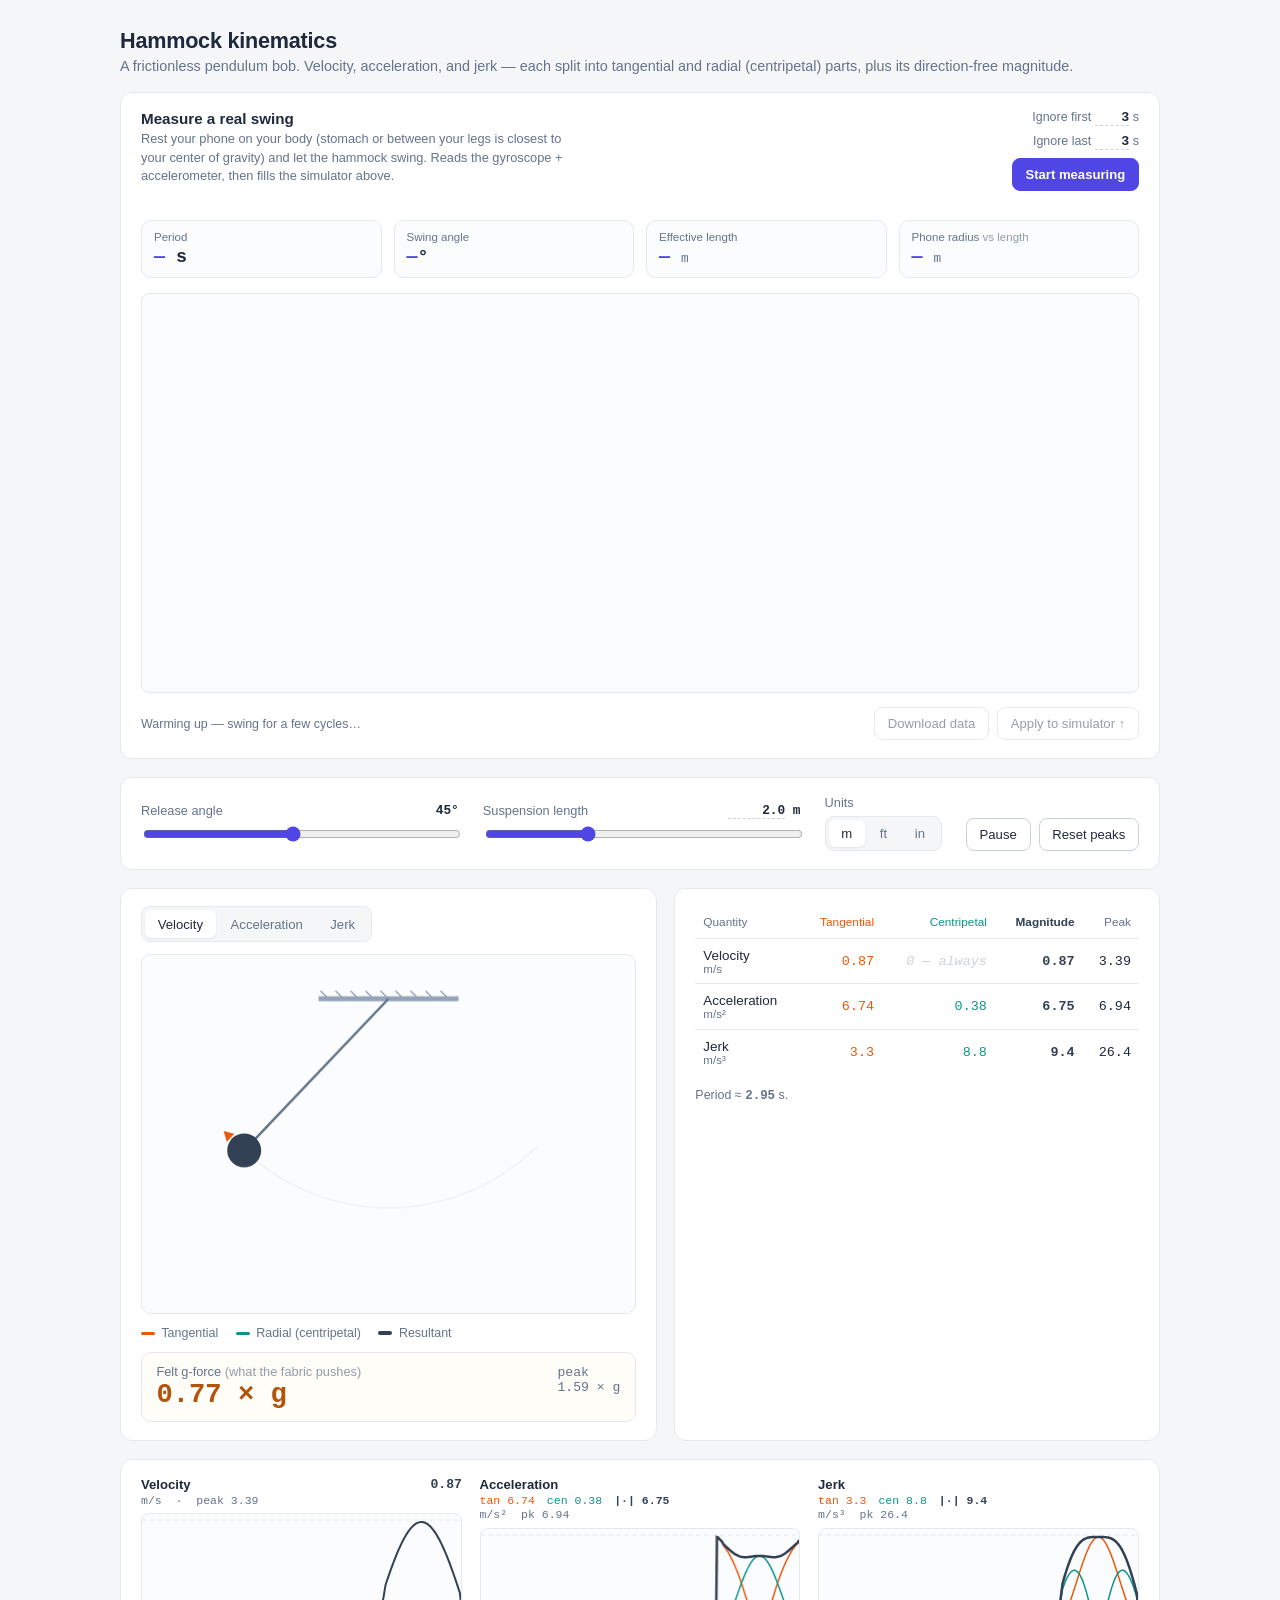
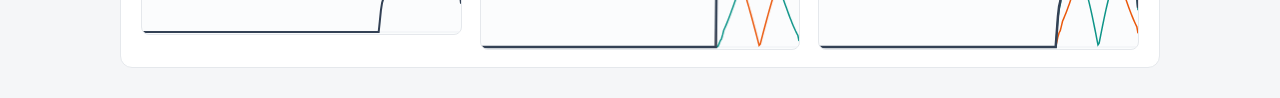
==== index.html @ 24bcc700 "record: ignore last n seconds" ====
<!DOCTYPE html>
<html lang="en">

<head>
  <meta charset="UTF-8">
  <meta name="viewport" content="width=device-width, initial-scale=1.0">
  <title>Hammock kinematics — velocity, acceleration, jerk</title>
  <link href=hammock_acceleration_simulator.css rel=stylesheet />
</head>

<body>
  <div class="wrap">
    <header>
      <h1>Hammock kinematics</h1>
      <p>A frictionless pendulum bob. Velocity, acceleration, and jerk — each split into tangential and radial
        (centripetal) parts, plus its direction-free magnitude.</p>
    </header>

    <div class="panel measure" id="measurePanel">
      <div class="measure-head">
        <div>
          <h3 class="m-title">Measure a real swing</h3>
          <p class="m-sub">Rest your phone on your body (stomach or between your legs is closest to your center of
            gravity) and let the hammock swing. Reads the gyroscope + accelerometer, then fills the simulator above.</p>
        </div>
        <div class="m-head-ctl">
          <label class="m-skip">Ignore first
            <input type="number" id="skipInput" value="3" min="0" max="120" step="1"> s
          </label>
          <label class="m-skip">Ignore last
            <input type="number" id="trimInput" value="3" min="0" max="120" step="1"> s
          </label>
          <button id="measBtn">Start measuring</button>
        </div>
      </div>
      <div id="measStatus" class="m-status"></div>
      <div class="measure-grid" id="measReadouts" hidden>
        <div class="m-cell">
          <div class="m-lab">Period</div>
          <div class="m-val"><span id="mPeriod">—</span> s</div>
        </div>
        <div class="m-cell">
          <div class="m-lab">Swing angle</div>
          <div class="m-val"><span id="mAngle">—</span>&deg;</div>
        </div>
        <div class="m-cell">
          <div class="m-lab">Effective length</div>
          <div class="m-val"><span id="mLen">—</span> <span id="mLenU">m</span></div>
        </div>
        <div class="m-cell">
          <div class="m-lab">Phone radius <span class="m-vs">vs length</span></div>
          <div class="m-val"><span id="mRad">—</span> <span id="mRadU">m</span></div>
        </div>
      </div>
      <canvas id="mTrace" height="120" hidden></canvas>
      <div class="measure-foot" id="measFoot" hidden>
        <span class="m-hint" id="mHint">Warming up — swing for a few cycles…</span>
        <div class="m-foot-btns">
          <button id="downloadBtn" disabled>Download data</button>
          <button id="applyBtn" disabled>Apply to simulator &uarr;</button>
        </div>
      </div>
    </div>

    <div class="panel controls">
      <div class="ctl">
        <label>Release angle <b><span id="angReadout">45</span>&deg;</b></label>
        <input type="range" id="angle" min="5" max="90" value="45" step="1">
      </div>
      <div class="ctl">
        <label>Suspension length <b><input type="number" id="lenInput" value="2.0" step="0.1"> <span id="u_len">m</span></b></label>
        <input type="range" id="length" min="0" max="1000" value="316" step="1">
      </div>
      <div class="ctl unit-ctl">
        <label>Units</label>
        <div class="seg" id="unitSeg">
          <button data-unit="m" class="on">m</button>
          <button data-unit="ft">ft</button>
          <button data-unit="in">in</button>
        </div>
      </div>
      <div class="btns">
        <button id="playBtn">Pause</button>
        <button id="resetBtn">Reset peaks</button>
      </div>
    </div>

    <div class="main">
      <!-- LEFT: stage -->
      <div class="panel stage">
        <div class="seg" id="modeSeg">
          <button data-mode="v" class="on">Velocity</button>
          <button data-mode="a">Acceleration</button>
          <button data-mode="j">Jerk</button>
        </div>
        <canvas id="stage" class="stagecanvas"></canvas>
        <div class="legend">
          <span><i class="swatch" style="background:var(--tan)"></i>Tangential</span>
          <span><i class="swatch" style="background:var(--cen)"></i>Radial (centripetal)</span>
          <span><i class="swatch" style="background:var(--res);height:4px"></i>Resultant</span>
        </div>
        <div class="gwrap">
          <div>
            <div class="lab">Felt g-force <span style="opacity:.7">(what the fabric pushes)</span></div>
            <div class="big"><span id="gNow">1.00</span> &times; g</div>
          </div>
          <div class="pk">peak<br><span id="gPk">1.00</span> &times; g</div>
        </div>
      </div>

      <!-- RIGHT: decomposition -->
      <div class="panel">
        <table>
          <thead>
            <tr>
              <th>Quantity</th>
              <th class="c-tan">Tangential</th>
              <th class="c-cen">Centripetal</th>
              <th class="c-res">Magnitude</th>
              <th>Peak</th>
            </tr>
          </thead>
          <tbody>
            <tr>
              <td class="q">Velocity<small id="u_v">m/s</small></td>
              <td class="c-tan" id="v_t">0.00</td>
              <td class="zero" id="v_c">0 &mdash; always</td>
              <td class="c-res" id="v_m">0.00</td>
              <td id="v_p">0.00</td>
            </tr>
            <tr>
              <td class="q">Acceleration<small id="u_a">m/s²</small></td>
              <td class="c-tan" id="a_t">0.00</td>
              <td class="c-cen" id="a_c">0.00</td>
              <td class="c-res" id="a_m">0.00</td>
              <td id="a_p">0.00</td>
            </tr>
            <tr>
              <td class="q">Jerk<small id="u_j">m/s³</small></td>
              <td class="c-tan" id="j_t">0.0</td>
              <td class="c-cen" id="j_c">0.0</td>
              <td class="c-res" id="j_m">0.0</td>
              <td id="j_p">0.0</td>
            </tr>
          </tbody>
        </table>
        <p class="note">Period ≈ <b id="period" style="font-family:var(--mono)">—</b> s.</p>
      </div>
    </div>

    <!-- TRACES -->
    <div class="panel traces">
      <div class="trace">
        <h3>Velocity <span class="v c-res" id="tv">0.00</span></h3>
        <div class="sub"><span id="u_tv">m/s</span> &nbsp;·&nbsp; peak <span id="tvp">0.00</span></div>
        <canvas id="cv" height="120"></canvas>
      </div>
      <div class="trace">
        <h3>Acceleration</h3>
        <div class="sub trace-vals">
          <div class="trace-comps">
            <span class="c-tan">tan <span id="ta_t">0.00</span></span>
            <span class="c-cen">cen <span id="ta_c">0.00</span></span>
            <span class="c-res">|&middot;| <span id="ta_m">0.00</span></span>
          </div>
          <div><span id="u_ta">m/s²</span> &nbsp;pk <span id="tap">0.00</span></div>
        </div>
        <canvas id="ca" height="120"></canvas>
      </div>
      <div class="trace">
        <h3>Jerk</h3>
        <div class="sub trace-vals">
          <div class="trace-comps">
            <span class="c-tan">tan <span id="tj_t">0.0</span></span>
            <span class="c-cen">cen <span id="tj_c">0.0</span></span>
            <span class="c-res">|&middot;| <span id="tj_m">0.0</span></span>
          </div>
          <div><span id="u_tj">m/s³</span> &nbsp;pk <span id="tjp">0.0</span></div>
        </div>
        <canvas id="cj" height="120"></canvas>
      </div>
    </div>
  </div>

  <script src="simulator.js"></script>
  <script src="measure.js"></script>
</body>

</html>
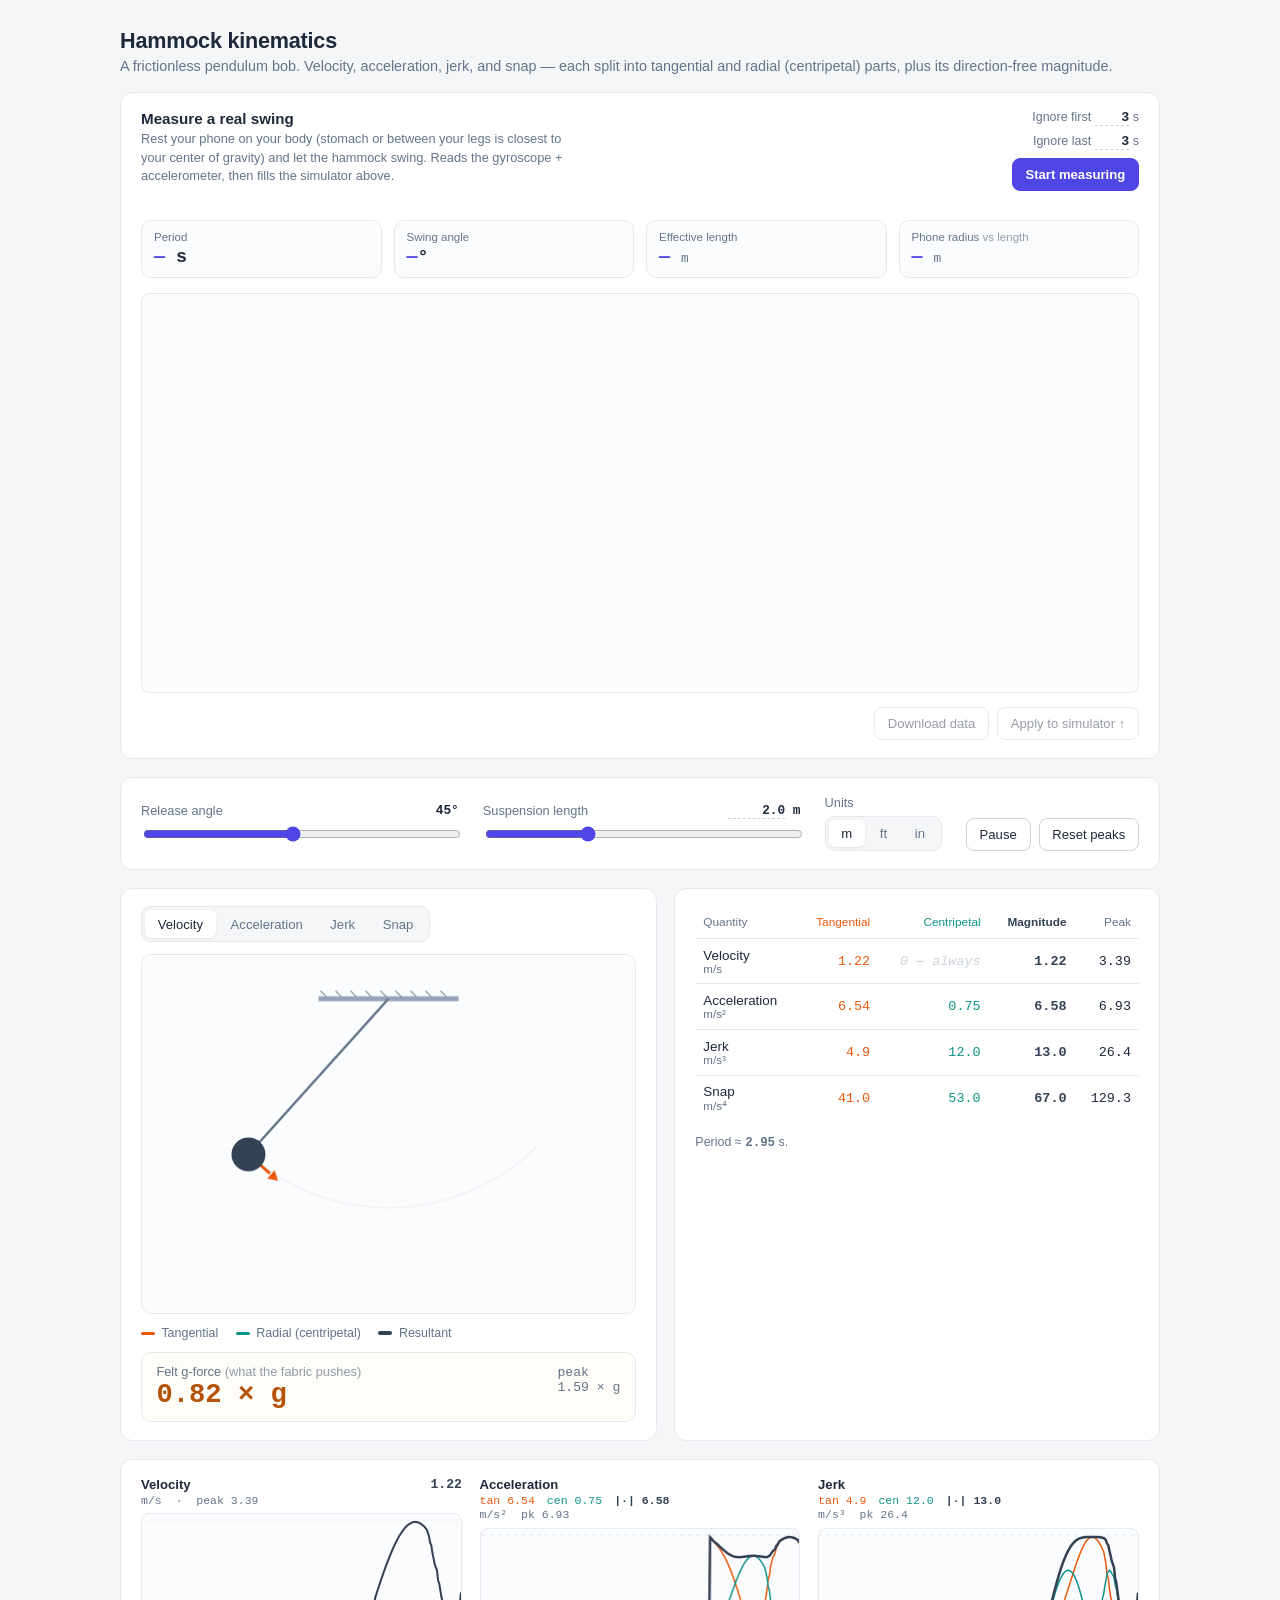
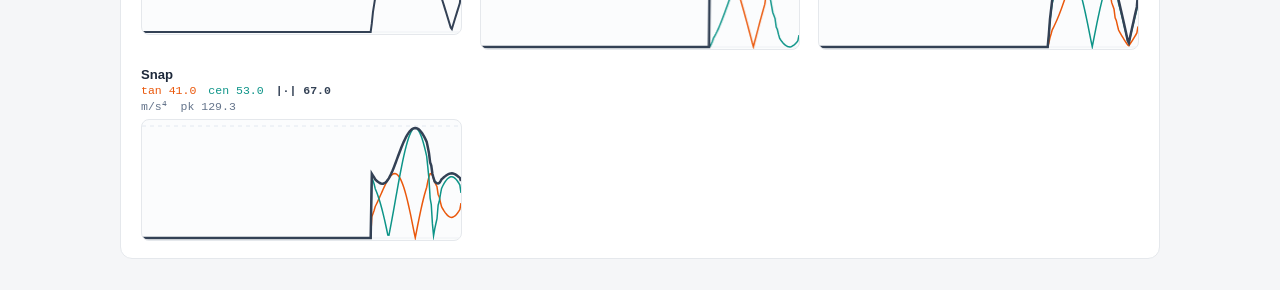
==== commit 9b955363: "simulate: add snap (4th derivative of position)" ====
--- a/index.html
+++ b/index.html
@@ -4,7 +4,7 @@
 <head>
   <meta charset="UTF-8">
   <meta name="viewport" content="width=device-width, initial-scale=1.0">
-  <title>Hammock kinematics — velocity, acceleration, jerk</title>
+  <title>Hammock kinematics — velocity, acceleration, jerk, snap</title>
   <link href=hammock_acceleration_simulator.css rel=stylesheet />
 </head>
 
@@ -12,7 +12,7 @@
   <div class="wrap">
     <header>
       <h1>Hammock kinematics</h1>
-      <p>A frictionless pendulum bob. Velocity, acceleration, and jerk — each split into tangential and radial
+      <p>A frictionless pendulum bob. Velocity, acceleration, jerk, and snap — each split into tangential and radial
         (centripetal) parts, plus its direction-free magnitude.</p>
     </header>
 
@@ -54,7 +54,7 @@
       </div>
       <canvas id="mTrace" height="120" hidden></canvas>
       <div class="measure-foot" id="measFoot" hidden>
-        <span class="m-hint" id="mHint">Warming up — swing for a few cycles…</span>
+        <span class="m-hint" id="mHint"></span>
         <div class="m-foot-btns">
           <button id="downloadBtn" disabled>Download data</button>
           <button id="applyBtn" disabled>Apply to simulator &uarr;</button>
@@ -92,6 +92,7 @@
           <button data-mode="v" class="on">Velocity</button>
           <button data-mode="a">Acceleration</button>
           <button data-mode="j">Jerk</button>
+          <button data-mode="s">Snap</button>
         </div>
         <canvas id="stage" class="stagecanvas"></canvas>
         <div class="legend">
@@ -141,6 +142,13 @@
               <td class="c-cen" id="j_c">0.0</td>
               <td class="c-res" id="j_m">0.0</td>
               <td id="j_p">0.0</td>
+            </tr>
+            <tr>
+              <td class="q">Snap<small id="u_s">m/s⁴</small></td>
+              <td class="c-tan" id="s_t">0.0</td>
+              <td class="c-cen" id="s_c">0.0</td>
+              <td class="c-res" id="s_m">0.0</td>
+              <td id="s_p">0.0</td>
             </tr>
           </tbody>
         </table>
@@ -179,6 +187,18 @@
         </div>
         <canvas id="cj" height="120"></canvas>
       </div>
+      <div class="trace">
+        <h3>Snap</h3>
+        <div class="sub trace-vals">
+          <div class="trace-comps">
+            <span class="c-tan">tan <span id="ts_t">0.0</span></span>
+            <span class="c-cen">cen <span id="ts_c">0.0</span></span>
+            <span class="c-res">|&middot;| <span id="ts_m">0.0</span></span>
+          </div>
+          <div><span id="u_ts">m/s⁴</span> &nbsp;pk <span id="tsp">0.0</span></div>
+        </div>
+        <canvas id="cs" height="120"></canvas>
+      </div>
     </div>
   </div>
 
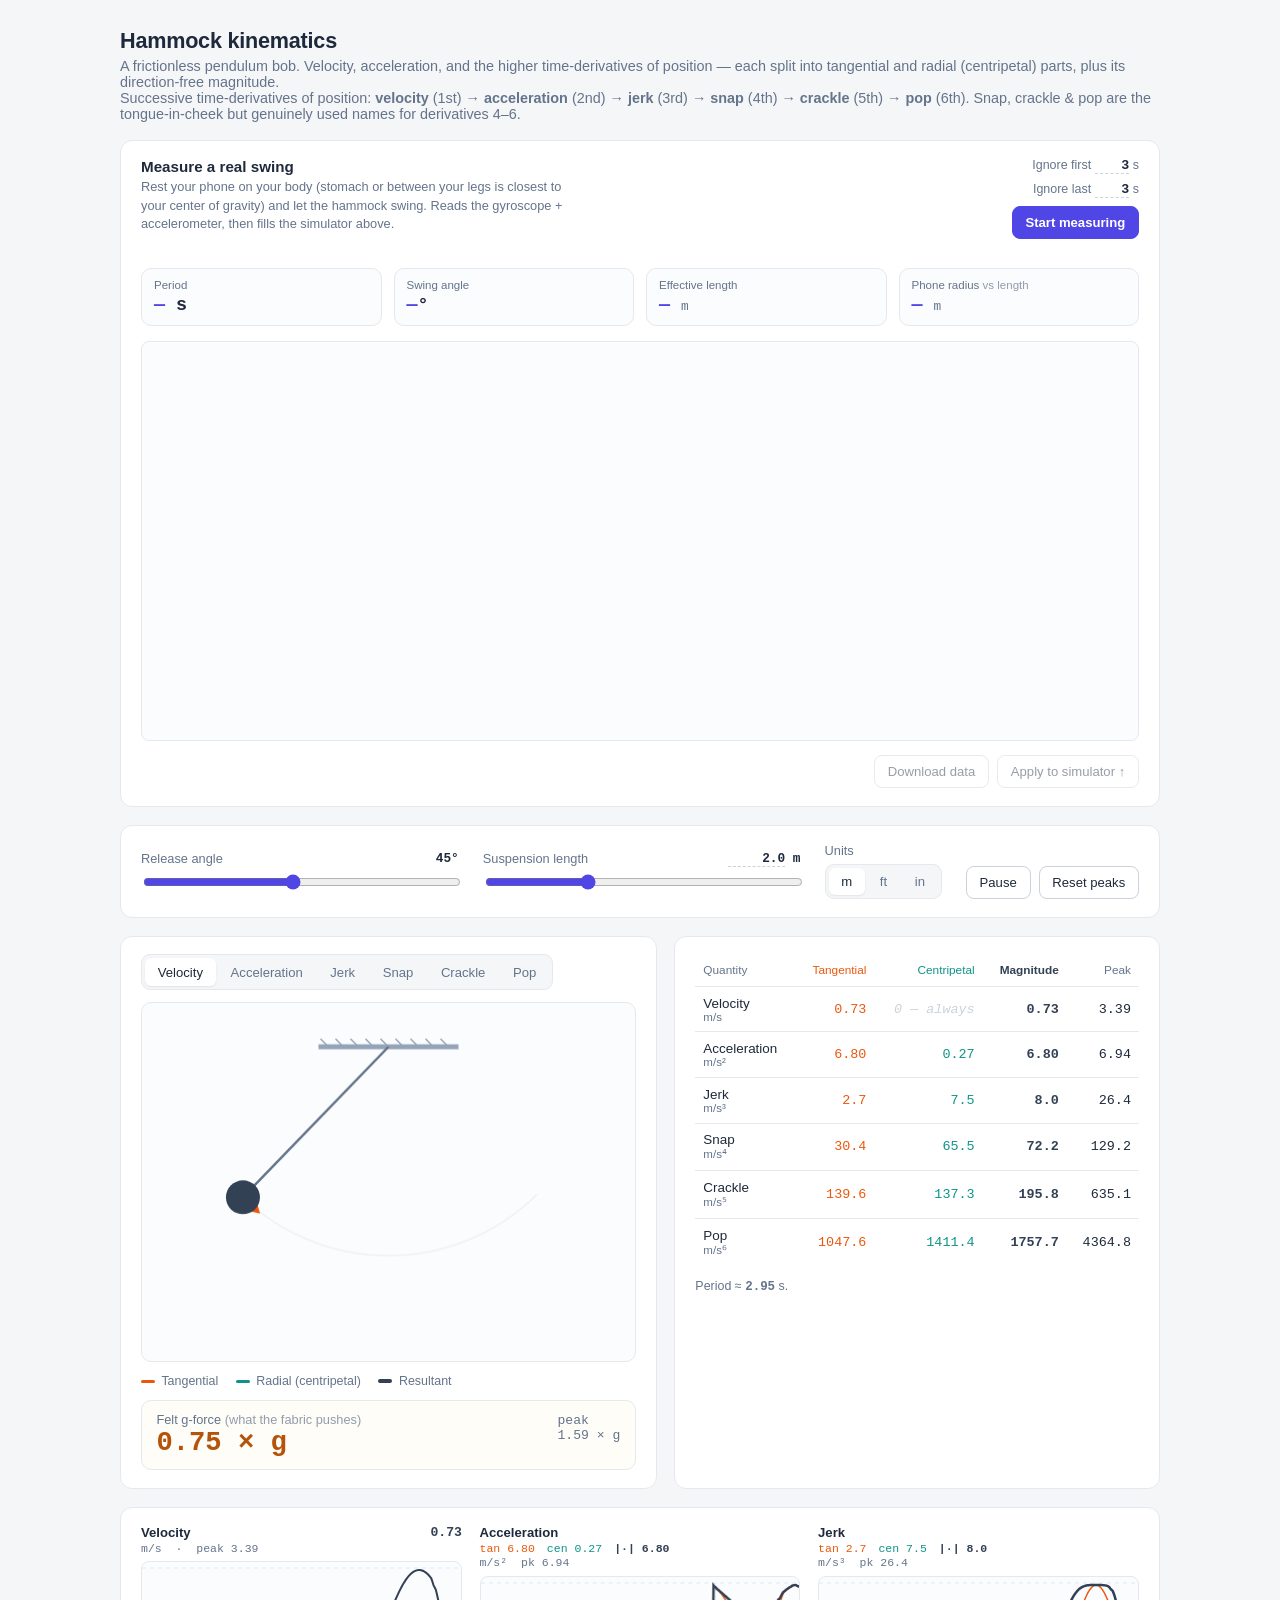
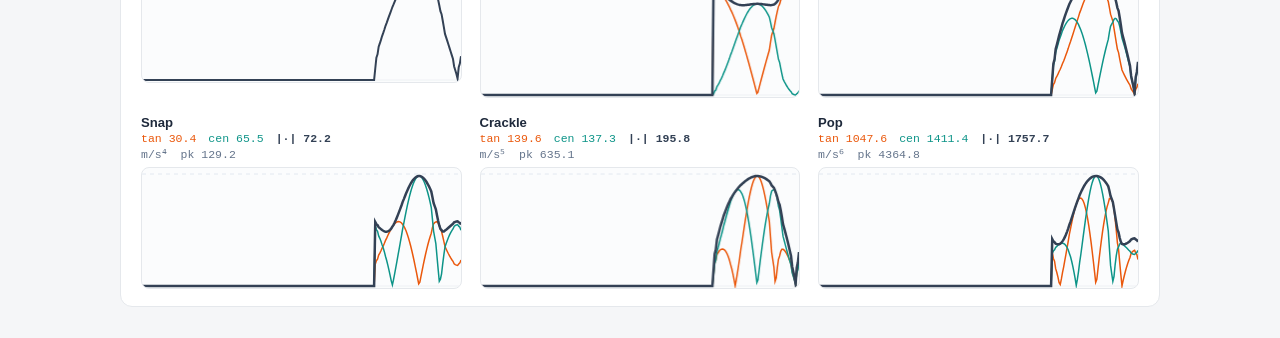
==== commit 1fb40fb8: "simulate: 5th & 6th derivatives of position" ====
--- a/index.html
+++ b/index.html
@@ -4,7 +4,7 @@
 <head>
   <meta charset="UTF-8">
   <meta name="viewport" content="width=device-width, initial-scale=1.0">
-  <title>Hammock kinematics — velocity, acceleration, jerk, snap</title>
+  <title>Hammock kinematics — velocity, acceleration, jerk, snap, crackle, pop</title>
   <link href=hammock_acceleration_simulator.css rel=stylesheet />
 </head>
 
@@ -12,8 +12,12 @@
   <div class="wrap">
     <header>
       <h1>Hammock kinematics</h1>
-      <p>A frictionless pendulum bob. Velocity, acceleration, jerk, and snap — each split into tangential and radial
-        (centripetal) parts, plus its direction-free magnitude.</p>
+      <p>A frictionless pendulum bob. Velocity, acceleration, and the higher time-derivatives of position — each split
+        into tangential and radial (centripetal) parts, plus its direction-free magnitude.</p>
+      <p class="deriv-key">Successive time-derivatives of position:
+        <b>velocity</b> (1st) &rarr; <b>acceleration</b> (2nd) &rarr; <b>jerk</b> (3rd) &rarr;
+        <b>snap</b> (4th) &rarr; <b>crackle</b> (5th) &rarr; <b>pop</b> (6th).
+        Snap, crackle &amp; pop are the tongue-in-cheek but genuinely used names for derivatives 4&ndash;6.</p>
     </header>
 
     <div class="panel measure" id="measurePanel">
@@ -93,6 +97,8 @@
           <button data-mode="a">Acceleration</button>
           <button data-mode="j">Jerk</button>
           <button data-mode="s">Snap</button>
+          <button data-mode="cr">Crackle</button>
+          <button data-mode="p">Pop</button>
         </div>
         <canvas id="stage" class="stagecanvas"></canvas>
         <div class="legend">
@@ -150,6 +156,20 @@
               <td class="c-res" id="s_m">0.0</td>
               <td id="s_p">0.0</td>
             </tr>
+            <tr>
+              <td class="q">Crackle<small id="u_c">m/s⁵</small></td>
+              <td class="c-tan" id="cr_t">0.0</td>
+              <td class="c-cen" id="cr_c">0.0</td>
+              <td class="c-res" id="cr_m">0.0</td>
+              <td id="cr_p">0.0</td>
+            </tr>
+            <tr>
+              <td class="q">Pop<small id="u_p">m/s⁶</small></td>
+              <td class="c-tan" id="p_t">0.0</td>
+              <td class="c-cen" id="p_c">0.0</td>
+              <td class="c-res" id="p_m">0.0</td>
+              <td id="p_p">0.0</td>
+            </tr>
           </tbody>
         </table>
         <p class="note">Period ≈ <b id="period" style="font-family:var(--mono)">—</b> s.</p>
@@ -199,6 +219,30 @@
         </div>
         <canvas id="cs" height="120"></canvas>
       </div>
+      <div class="trace">
+        <h3>Crackle</h3>
+        <div class="sub trace-vals">
+          <div class="trace-comps">
+            <span class="c-tan">tan <span id="tc_t">0.0</span></span>
+            <span class="c-cen">cen <span id="tc_c">0.0</span></span>
+            <span class="c-res">|&middot;| <span id="tc_m">0.0</span></span>
+          </div>
+          <div><span id="u_tc">m/s⁵</span> &nbsp;pk <span id="tcp">0.0</span></div>
+        </div>
+        <canvas id="cc" height="120"></canvas>
+      </div>
+      <div class="trace">
+        <h3>Pop</h3>
+        <div class="sub trace-vals">
+          <div class="trace-comps">
+            <span class="c-tan">tan <span id="tp_t">0.0</span></span>
+            <span class="c-cen">cen <span id="tp_c">0.0</span></span>
+            <span class="c-res">|&middot;| <span id="tp_m">0.0</span></span>
+          </div>
+          <div><span id="u_tp">m/s⁶</span> &nbsp;pk <span id="tpp">0.0</span></div>
+        </div>
+        <canvas id="cp" height="120"></canvas>
+      </div>
     </div>
   </div>
 
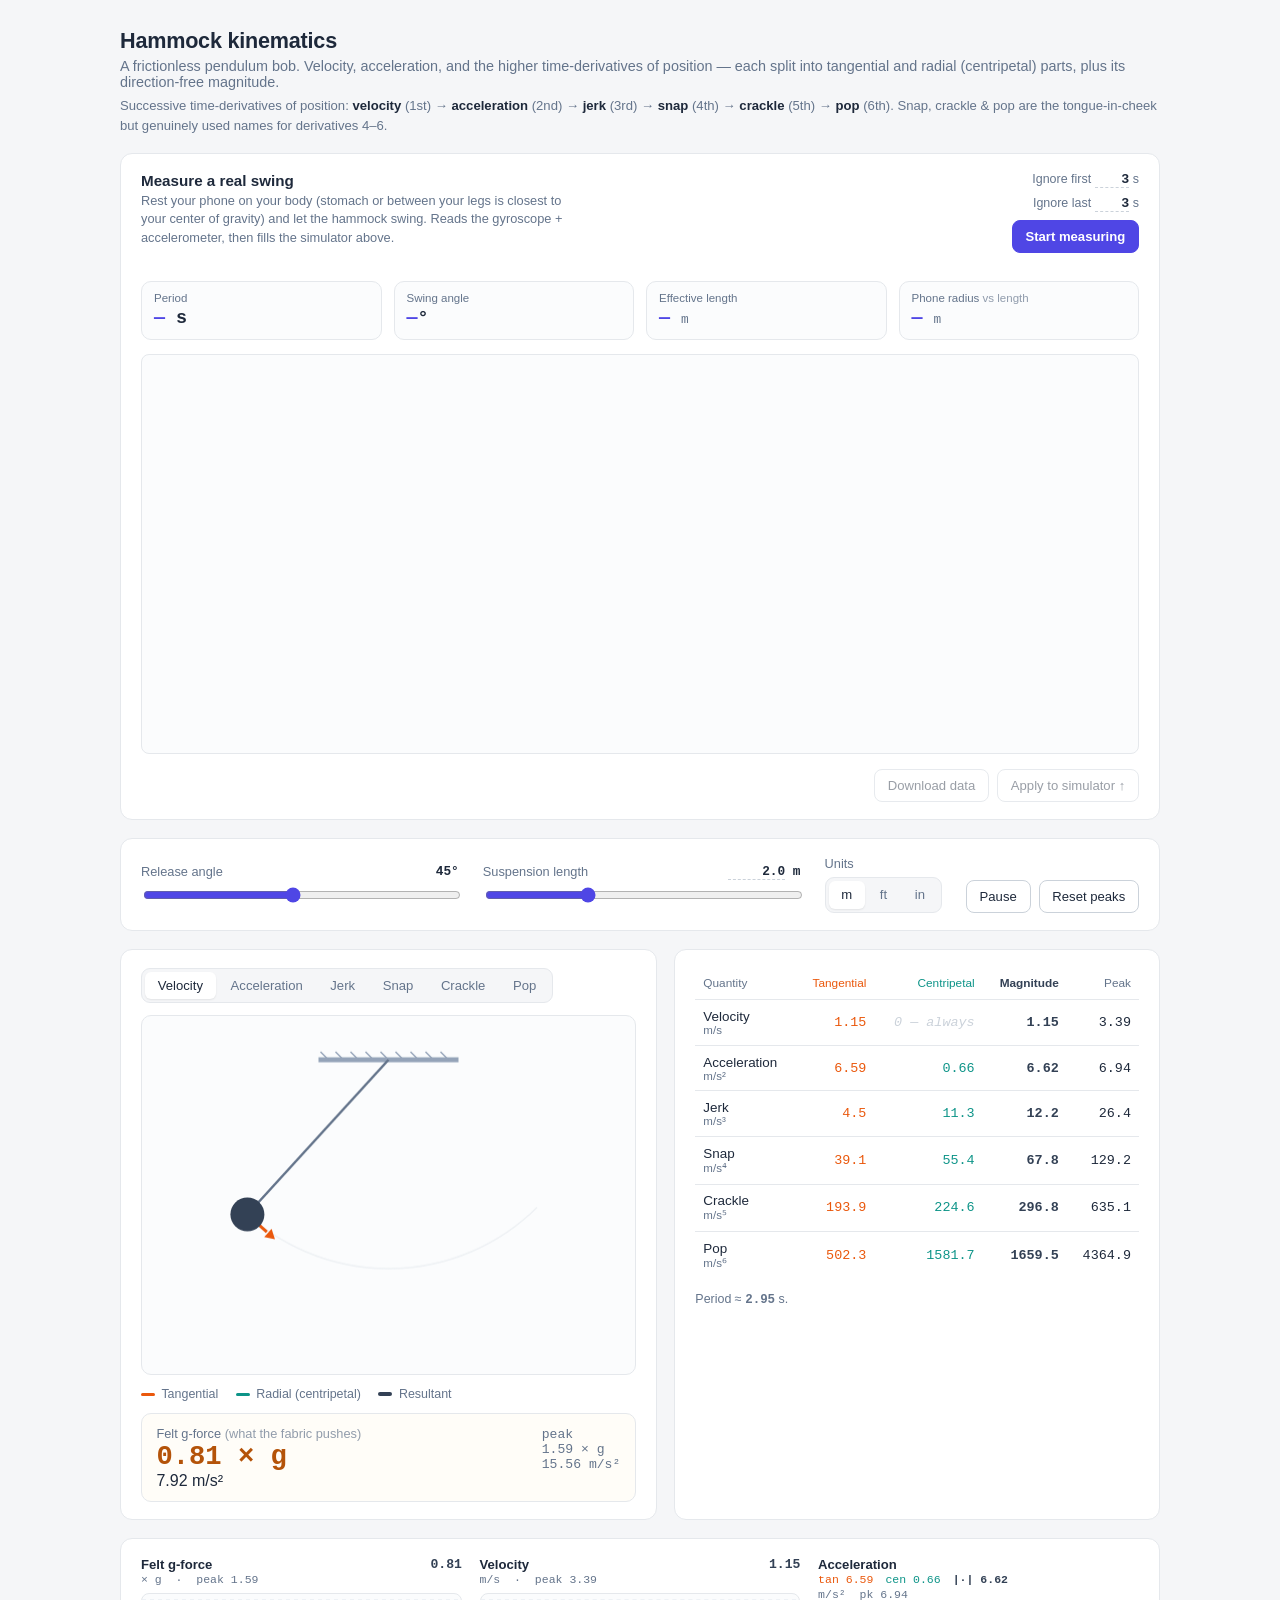
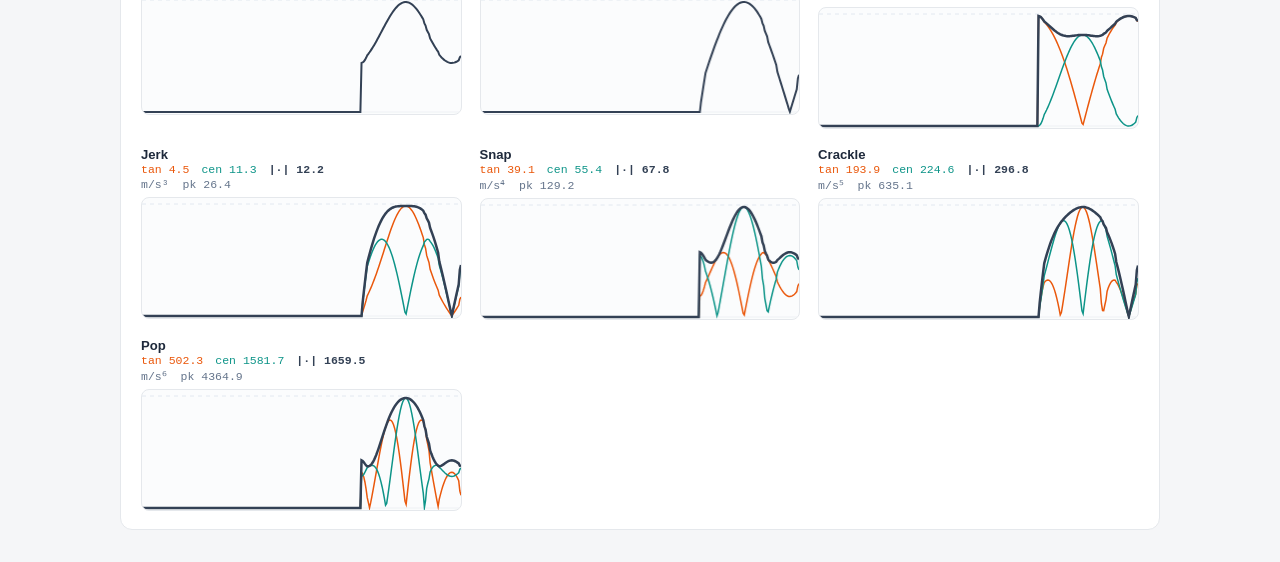
==== commit 550621e1: "simulate: g-force graph" ====
--- a/index.html
+++ b/index.html
@@ -110,8 +110,10 @@
           <div>
             <div class="lab">Felt g-force <span style="opacity:.7">(what the fabric pushes)</span></div>
             <div class="big"><span id="gNow">1.00</span> &times; g</div>
-          </div>
-          <div class="pk">peak<br><span id="gPk">1.00</span> &times; g</div>
+            <div class="g-abs"><span id="gNowU">9.81</span> <span id="u_g">m/s²</span></div>
+          </div>
+          <div class="pk">peak<br><span id="gPk">1.00</span> &times; g<br>
+            <span class="g-abs"><span id="gPkU">9.81</span> <span id="u_gp">m/s²</span></span></div>
         </div>
       </div>
 
@@ -179,6 +181,11 @@
     <!-- TRACES -->
     <div class="panel traces">
       <div class="trace">
+        <h3>Felt g-force <span class="v c-res" id="tg">1.00</span></h3>
+        <div class="sub">&times; g &nbsp;·&nbsp; peak <span id="tgp">1.00</span></div>
+        <canvas id="cg" height="120"></canvas>
+      </div>
+      <div class="trace">
         <h3>Velocity <span class="v c-res" id="tv">0.00</span></h3>
         <div class="sub"><span id="u_tv">m/s</span> &nbsp;·&nbsp; peak <span id="tvp">0.00</span></div>
         <canvas id="cv" height="120"></canvas>
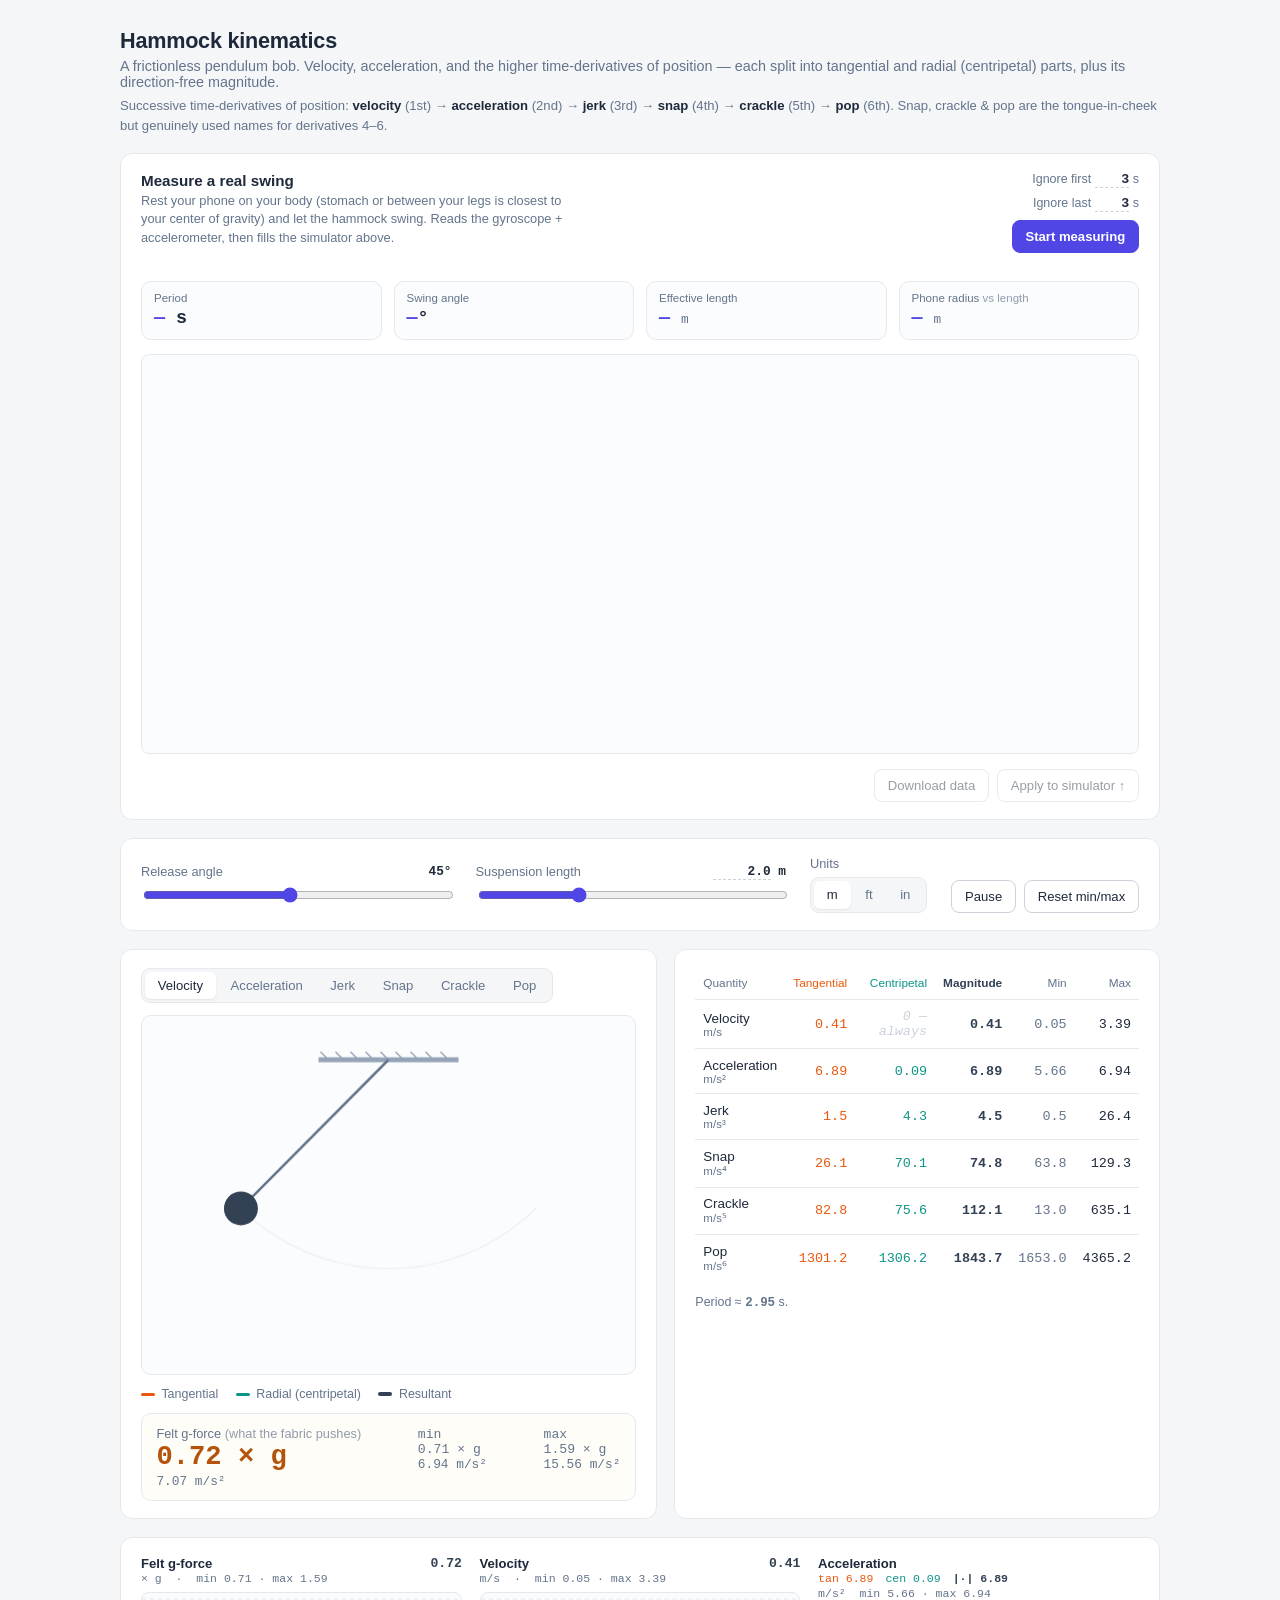
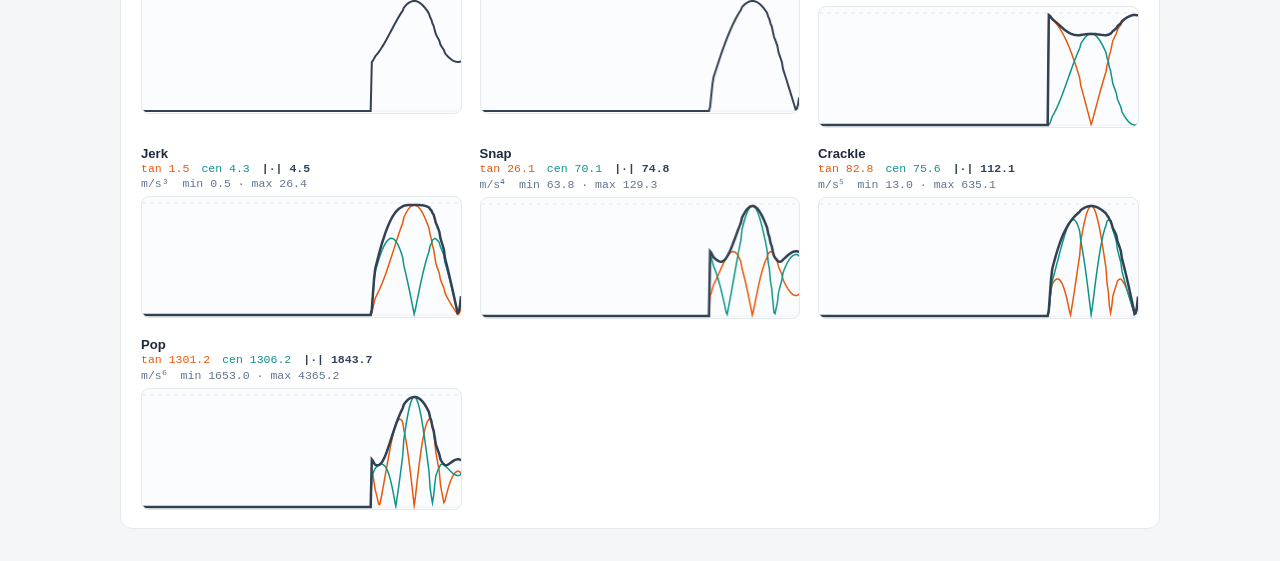
==== commit 897b7c49: "simulate: shown min values; peak -> max (jargon change)" ====
--- a/index.html
+++ b/index.html
@@ -85,7 +85,7 @@
       </div>
       <div class="btns">
         <button id="playBtn">Pause</button>
-        <button id="resetBtn">Reset peaks</button>
+        <button id="resetBtn">Reset min/max</button>
       </div>
     </div>
 
@@ -112,7 +112,9 @@
             <div class="big"><span id="gNow">1.00</span> &times; g</div>
             <div class="g-abs"><span id="gNowU">9.81</span> <span id="u_g">m/s²</span></div>
           </div>
-          <div class="pk">peak<br><span id="gPk">1.00</span> &times; g<br>
+          <div class="pk">min<br><span id="gMin">1.00</span> &times; g<br>
+            <span class="g-abs"><span id="gMinU">9.81</span> <span id="u_gm">m/s²</span></span></div>
+          <div class="pk">max<br><span id="gPk">1.00</span> &times; g<br>
             <span class="g-abs"><span id="gPkU">9.81</span> <span id="u_gp">m/s²</span></span></div>
         </div>
       </div>
@@ -126,7 +128,8 @@
               <th class="c-tan">Tangential</th>
               <th class="c-cen">Centripetal</th>
               <th class="c-res">Magnitude</th>
-              <th>Peak</th>
+              <th>Min</th>
+              <th>Max</th>
             </tr>
           </thead>
           <tbody>
@@ -135,6 +138,7 @@
               <td class="c-tan" id="v_t">0.00</td>
               <td class="zero" id="v_c">0 &mdash; always</td>
               <td class="c-res" id="v_m">0.00</td>
+              <td class="c-min" id="v_min">0.00</td>
               <td id="v_p">0.00</td>
             </tr>
             <tr>
@@ -142,6 +146,7 @@
               <td class="c-tan" id="a_t">0.00</td>
               <td class="c-cen" id="a_c">0.00</td>
               <td class="c-res" id="a_m">0.00</td>
+              <td class="c-min" id="a_min">0.00</td>
               <td id="a_p">0.00</td>
             </tr>
             <tr>
@@ -149,6 +154,7 @@
               <td class="c-tan" id="j_t">0.0</td>
               <td class="c-cen" id="j_c">0.0</td>
               <td class="c-res" id="j_m">0.0</td>
+              <td class="c-min" id="j_min">0.0</td>
               <td id="j_p">0.0</td>
             </tr>
             <tr>
@@ -156,6 +162,7 @@
               <td class="c-tan" id="s_t">0.0</td>
               <td class="c-cen" id="s_c">0.0</td>
               <td class="c-res" id="s_m">0.0</td>
+              <td class="c-min" id="s_min">0.0</td>
               <td id="s_p">0.0</td>
             </tr>
             <tr>
@@ -163,6 +170,7 @@
               <td class="c-tan" id="cr_t">0.0</td>
               <td class="c-cen" id="cr_c">0.0</td>
               <td class="c-res" id="cr_m">0.0</td>
+              <td class="c-min" id="cr_min">0.0</td>
               <td id="cr_p">0.0</td>
             </tr>
             <tr>
@@ -170,6 +178,7 @@
               <td class="c-tan" id="p_t">0.0</td>
               <td class="c-cen" id="p_c">0.0</td>
               <td class="c-res" id="p_m">0.0</td>
+              <td class="c-min" id="p_min">0.0</td>
               <td id="p_p">0.0</td>
             </tr>
           </tbody>
@@ -182,12 +191,12 @@
     <div class="panel traces">
       <div class="trace">
         <h3>Felt g-force <span class="v c-res" id="tg">1.00</span></h3>
-        <div class="sub">&times; g &nbsp;·&nbsp; peak <span id="tgp">1.00</span></div>
+        <div class="sub">&times; g &nbsp;·&nbsp; min <span id="tgmin">1.00</span> · max <span id="tgp">1.00</span></div>
         <canvas id="cg" height="120"></canvas>
       </div>
       <div class="trace">
         <h3>Velocity <span class="v c-res" id="tv">0.00</span></h3>
-        <div class="sub"><span id="u_tv">m/s</span> &nbsp;·&nbsp; peak <span id="tvp">0.00</span></div>
+        <div class="sub"><span id="u_tv">m/s</span> &nbsp;·&nbsp; min <span id="tvmin">0.00</span> · max <span id="tvp">0.00</span></div>
         <canvas id="cv" height="120"></canvas>
       </div>
       <div class="trace">
@@ -198,7 +207,7 @@
             <span class="c-cen">cen <span id="ta_c">0.00</span></span>
             <span class="c-res">|&middot;| <span id="ta_m">0.00</span></span>
           </div>
-          <div><span id="u_ta">m/s²</span> &nbsp;pk <span id="tap">0.00</span></div>
+          <div><span id="u_ta">m/s²</span> &nbsp;min <span id="tamin">0.00</span> · max <span id="tap">0.00</span></div>
         </div>
         <canvas id="ca" height="120"></canvas>
       </div>
@@ -210,7 +219,7 @@
             <span class="c-cen">cen <span id="tj_c">0.0</span></span>
             <span class="c-res">|&middot;| <span id="tj_m">0.0</span></span>
           </div>
-          <div><span id="u_tj">m/s³</span> &nbsp;pk <span id="tjp">0.0</span></div>
+          <div><span id="u_tj">m/s³</span> &nbsp;min <span id="tjmin">0.0</span> · max <span id="tjp">0.0</span></div>
         </div>
         <canvas id="cj" height="120"></canvas>
       </div>
@@ -222,7 +231,7 @@
             <span class="c-cen">cen <span id="ts_c">0.0</span></span>
             <span class="c-res">|&middot;| <span id="ts_m">0.0</span></span>
           </div>
-          <div><span id="u_ts">m/s⁴</span> &nbsp;pk <span id="tsp">0.0</span></div>
+          <div><span id="u_ts">m/s⁴</span> &nbsp;min <span id="tsmin">0.0</span> · max <span id="tsp">0.0</span></div>
         </div>
         <canvas id="cs" height="120"></canvas>
       </div>
@@ -234,7 +243,7 @@
             <span class="c-cen">cen <span id="tc_c">0.0</span></span>
             <span class="c-res">|&middot;| <span id="tc_m">0.0</span></span>
           </div>
-          <div><span id="u_tc">m/s⁵</span> &nbsp;pk <span id="tcp">0.0</span></div>
+          <div><span id="u_tc">m/s⁵</span> &nbsp;min <span id="tcmin">0.0</span> · max <span id="tcp">0.0</span></div>
         </div>
         <canvas id="cc" height="120"></canvas>
       </div>
@@ -246,7 +255,7 @@
             <span class="c-cen">cen <span id="tp_c">0.0</span></span>
             <span class="c-res">|&middot;| <span id="tp_m">0.0</span></span>
           </div>
-          <div><span id="u_tp">m/s⁶</span> &nbsp;pk <span id="tpp">0.0</span></div>
+          <div><span id="u_tp">m/s⁶</span> &nbsp;min <span id="tpmin">0.0</span> · max <span id="tpp">0.0</span></div>
         </div>
         <canvas id="cp" height="120"></canvas>
       </div>
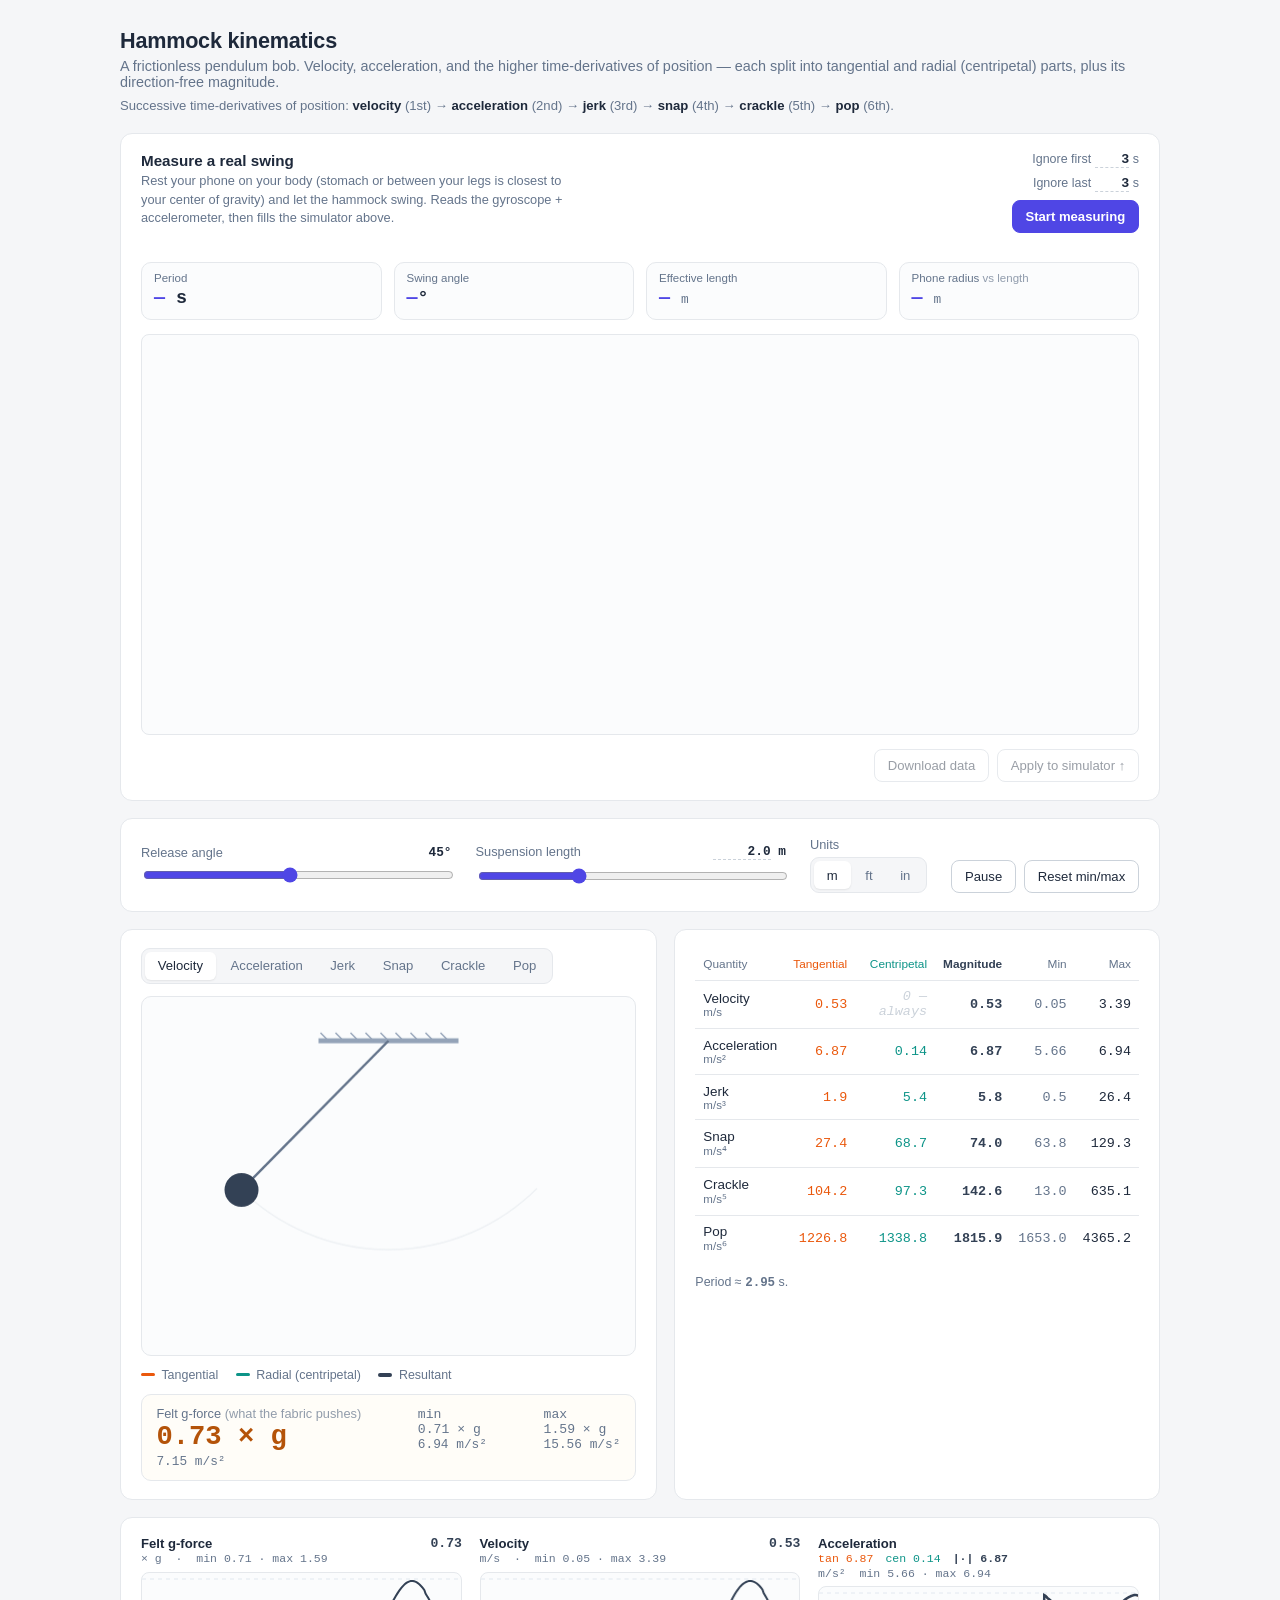
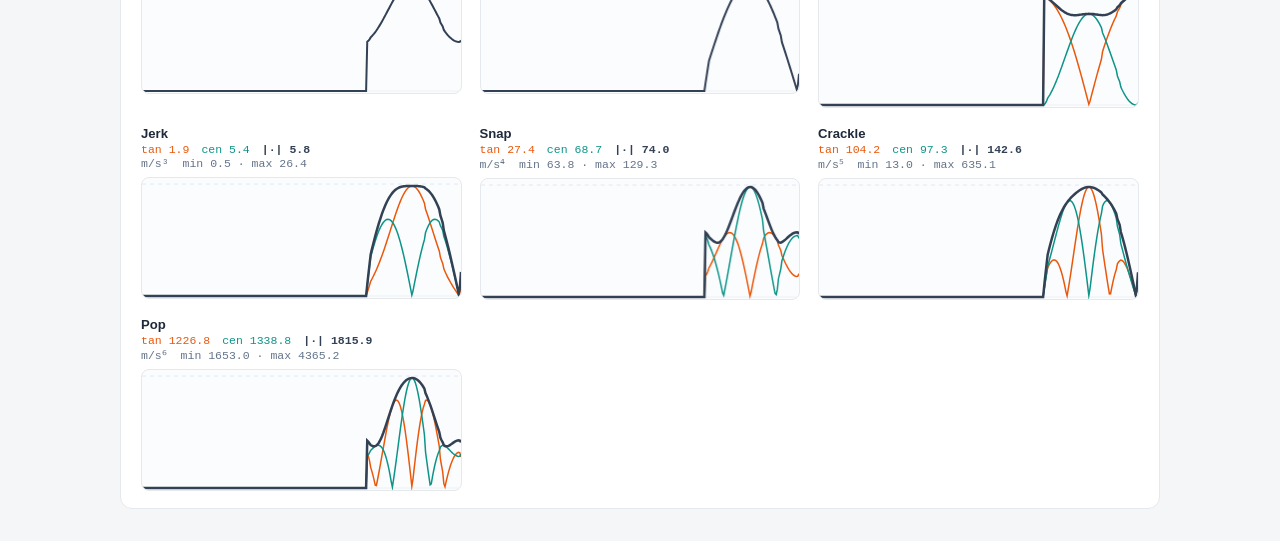
==== commit 38488922: "simplify preamble" ====
--- a/index.html
+++ b/index.html
@@ -16,8 +16,7 @@
         into tangential and radial (centripetal) parts, plus its direction-free magnitude.</p>
       <p class="deriv-key">Successive time-derivatives of position:
         <b>velocity</b> (1st) &rarr; <b>acceleration</b> (2nd) &rarr; <b>jerk</b> (3rd) &rarr;
-        <b>snap</b> (4th) &rarr; <b>crackle</b> (5th) &rarr; <b>pop</b> (6th).
-        Snap, crackle &amp; pop are the tongue-in-cheek but genuinely used names for derivatives 4&ndash;6.</p>
+        <b>snap</b> (4th) &rarr; <b>crackle</b> (5th) &rarr; <b>pop</b> (6th).</p>
     </header>
 
     <div class="panel measure" id="measurePanel">
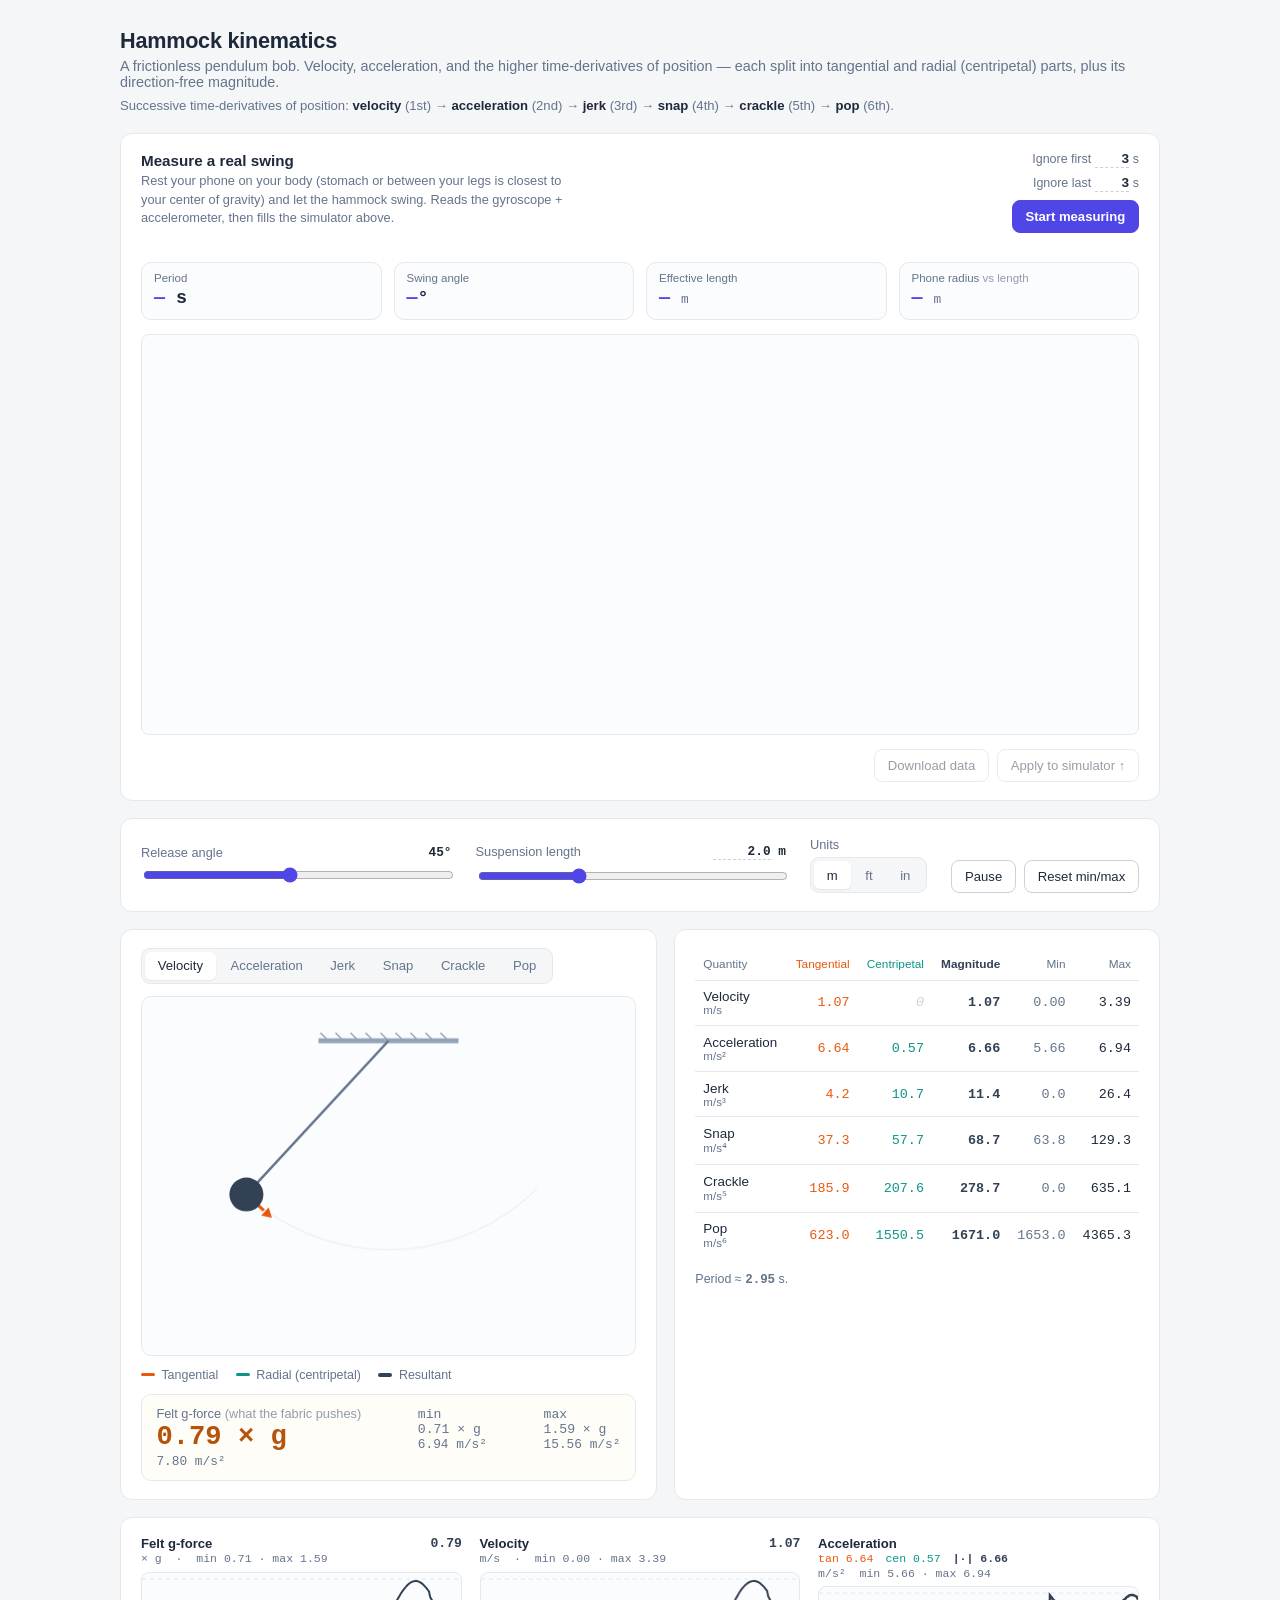
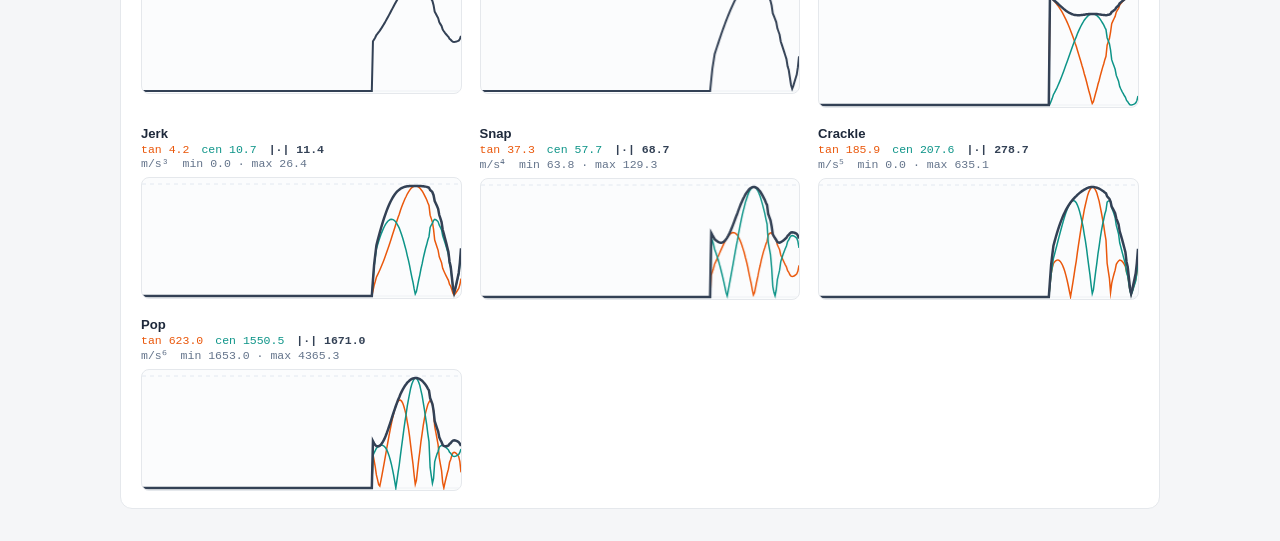
==== commit 543a9bf5: "Sample min/max at the full 600 Hz integration rate" ====
--- a/index.html
+++ b/index.html
@@ -135,7 +135,7 @@
             <tr>
               <td class="q">Velocity<small id="u_v">m/s</small></td>
               <td class="c-tan" id="v_t">0.00</td>
-              <td class="zero" id="v_c">0 &mdash; always</td>
+              <td class="zero" id="v_c">0</td>
               <td class="c-res" id="v_m">0.00</td>
               <td class="c-min" id="v_min">0.00</td>
               <td id="v_p">0.00</td>
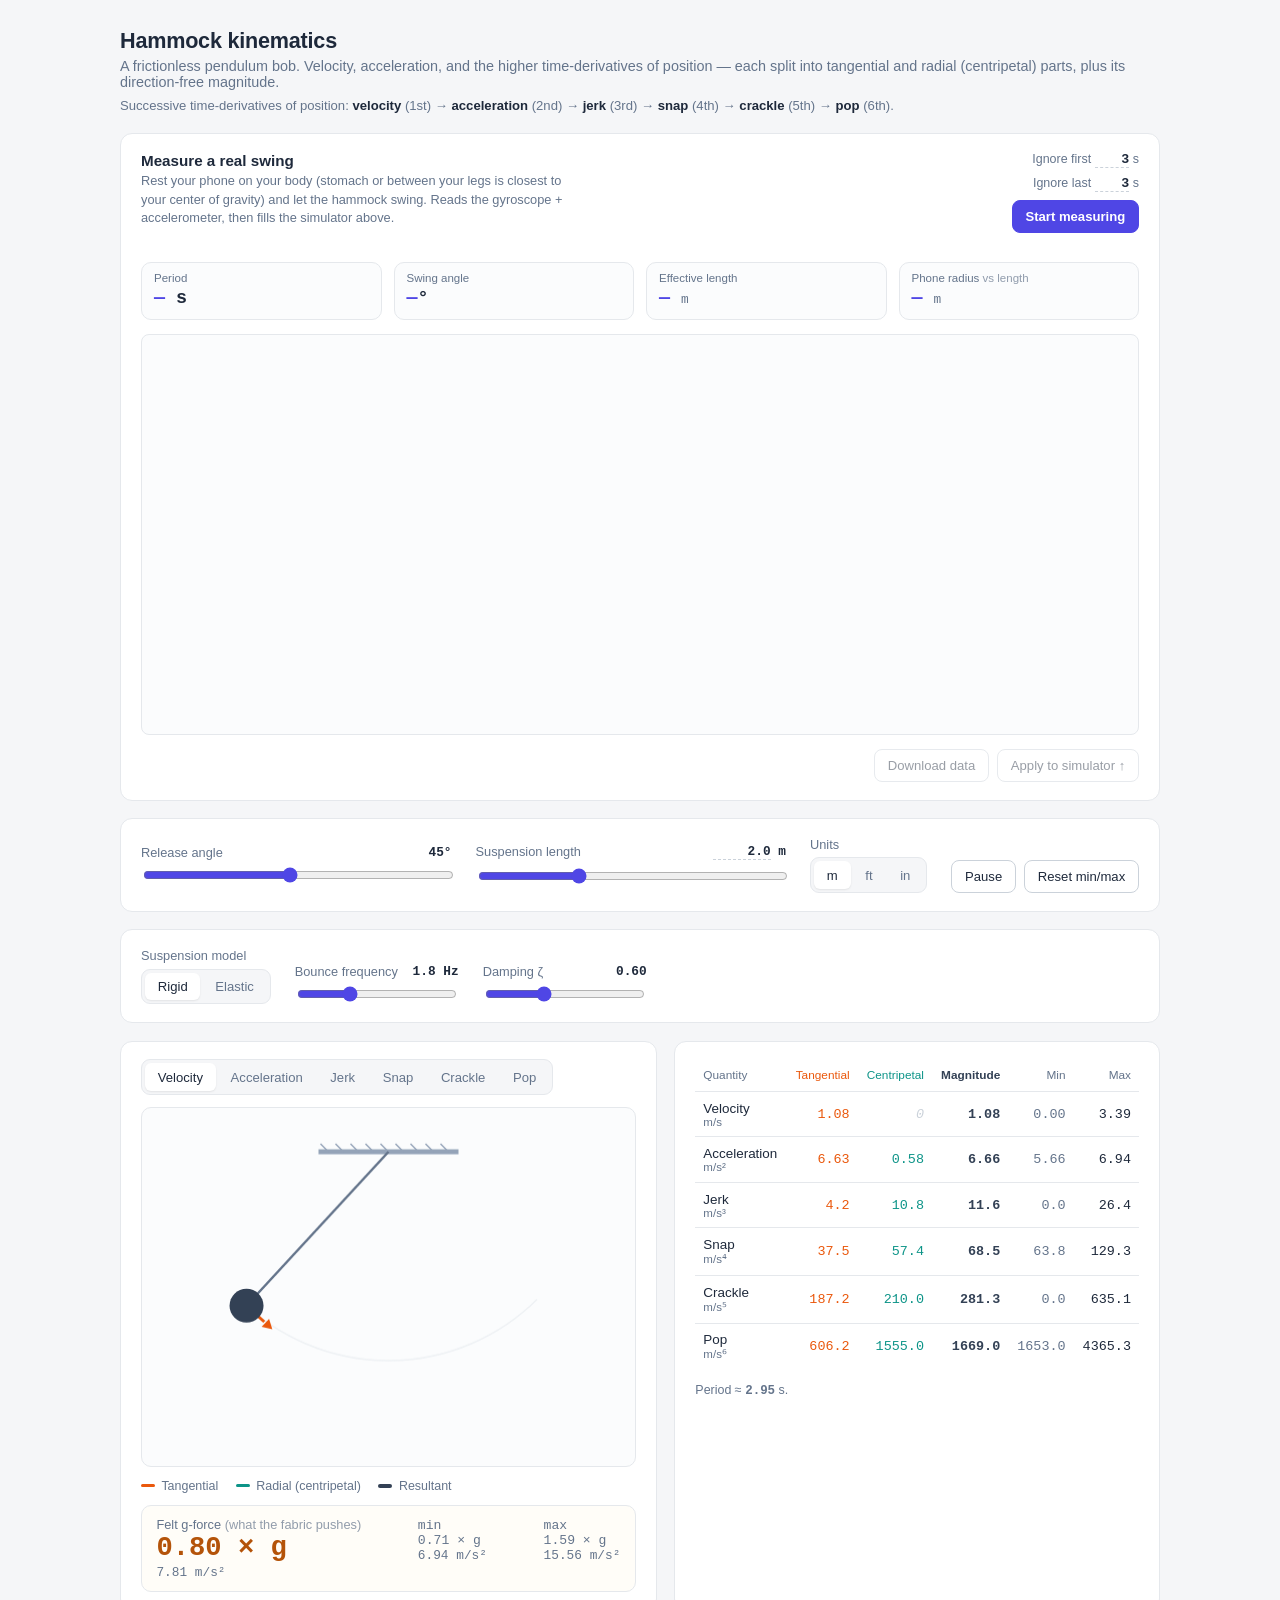
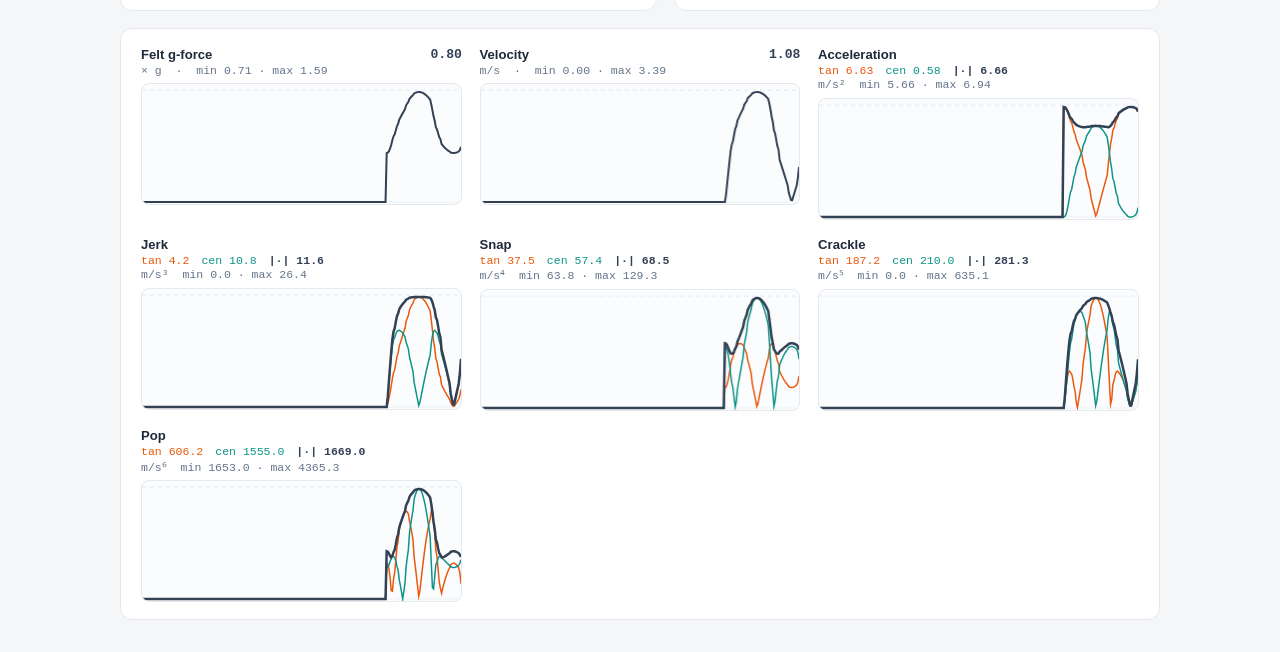
==== commit 184433ba: "Add elastic suspension model to the forward simulator The Measure/analysis side spent this whole ses" ====
--- a/index.html
+++ b/index.html
@@ -86,6 +86,30 @@
         <button id="playBtn">Pause</button>
         <button id="resetBtn">Reset min/max</button>
       </div>
+    </div>
+
+    <div class="panel susp-panel">
+      <div class="susp-row">
+        <div class="ctl">
+          <label>Suspension model</label>
+          <div class="seg" id="suspSeg">
+            <button data-susp="rigid" class="on">Rigid</button>
+            <button data-susp="elastic">Elastic</button>
+          </div>
+        </div>
+        <div class="ctl susp-param" id="bounceCtl" hidden>
+          <label>Bounce frequency <b><span id="bounceReadout">1.8</span> Hz</b></label>
+          <input type="range" id="bounceHz" min="8" max="40" value="18" step="1">
+        </div>
+        <div class="ctl susp-param" id="zetaCtl" hidden>
+          <label>Damping &zeta; <b><span id="zetaReadout">0.60</span></b></label>
+          <input type="range" id="zeta" min="10" max="150" value="60" step="5">
+        </div>
+      </div>
+      <p class="note" id="suspNote" hidden>Elastic mode adds a damped radial spring (defaults ≈ what we measured on
+        a real hammock: ~1.8&nbsp;Hz bounce, &zeta;&nbsp;≈&nbsp;0.6). The stage, felt g-force, velocity, and
+        acceleration reflect the resulting bounce; jerk and higher derivatives aren't modeled for the elastic case,
+        so those modes are disabled below.</p>
     </div>
 
     <div class="main">
@@ -148,7 +172,7 @@
               <td class="c-min" id="a_min">0.00</td>
               <td id="a_p">0.00</td>
             </tr>
-            <tr>
+            <tr id="tr_j">
               <td class="q">Jerk<small id="u_j">m/s³</small></td>
               <td class="c-tan" id="j_t">0.0</td>
               <td class="c-cen" id="j_c">0.0</td>
@@ -156,7 +180,7 @@
               <td class="c-min" id="j_min">0.0</td>
               <td id="j_p">0.0</td>
             </tr>
-            <tr>
+            <tr id="tr_s">
               <td class="q">Snap<small id="u_s">m/s⁴</small></td>
               <td class="c-tan" id="s_t">0.0</td>
               <td class="c-cen" id="s_c">0.0</td>
@@ -164,7 +188,7 @@
               <td class="c-min" id="s_min">0.0</td>
               <td id="s_p">0.0</td>
             </tr>
-            <tr>
+            <tr id="tr_cr">
               <td class="q">Crackle<small id="u_c">m/s⁵</small></td>
               <td class="c-tan" id="cr_t">0.0</td>
               <td class="c-cen" id="cr_c">0.0</td>
@@ -172,7 +196,7 @@
               <td class="c-min" id="cr_min">0.0</td>
               <td id="cr_p">0.0</td>
             </tr>
-            <tr>
+            <tr id="tr_p">
               <td class="q">Pop<small id="u_p">m/s⁶</small></td>
               <td class="c-tan" id="p_t">0.0</td>
               <td class="c-cen" id="p_c">0.0</td>
@@ -210,7 +234,7 @@
         </div>
         <canvas id="ca" height="120"></canvas>
       </div>
-      <div class="trace">
+      <div class="trace" id="traceJerk">
         <h3>Jerk</h3>
         <div class="sub trace-vals">
           <div class="trace-comps">
@@ -222,7 +246,7 @@
         </div>
         <canvas id="cj" height="120"></canvas>
       </div>
-      <div class="trace">
+      <div class="trace" id="traceSnap">
         <h3>Snap</h3>
         <div class="sub trace-vals">
           <div class="trace-comps">
@@ -234,7 +258,7 @@
         </div>
         <canvas id="cs" height="120"></canvas>
       </div>
-      <div class="trace">
+      <div class="trace" id="traceCrackle">
         <h3>Crackle</h3>
         <div class="sub trace-vals">
           <div class="trace-comps">
@@ -246,7 +270,7 @@
         </div>
         <canvas id="cc" height="120"></canvas>
       </div>
-      <div class="trace">
+      <div class="trace" id="tracePop">
         <h3>Pop</h3>
         <div class="sub trace-vals">
           <div class="trace-comps">
